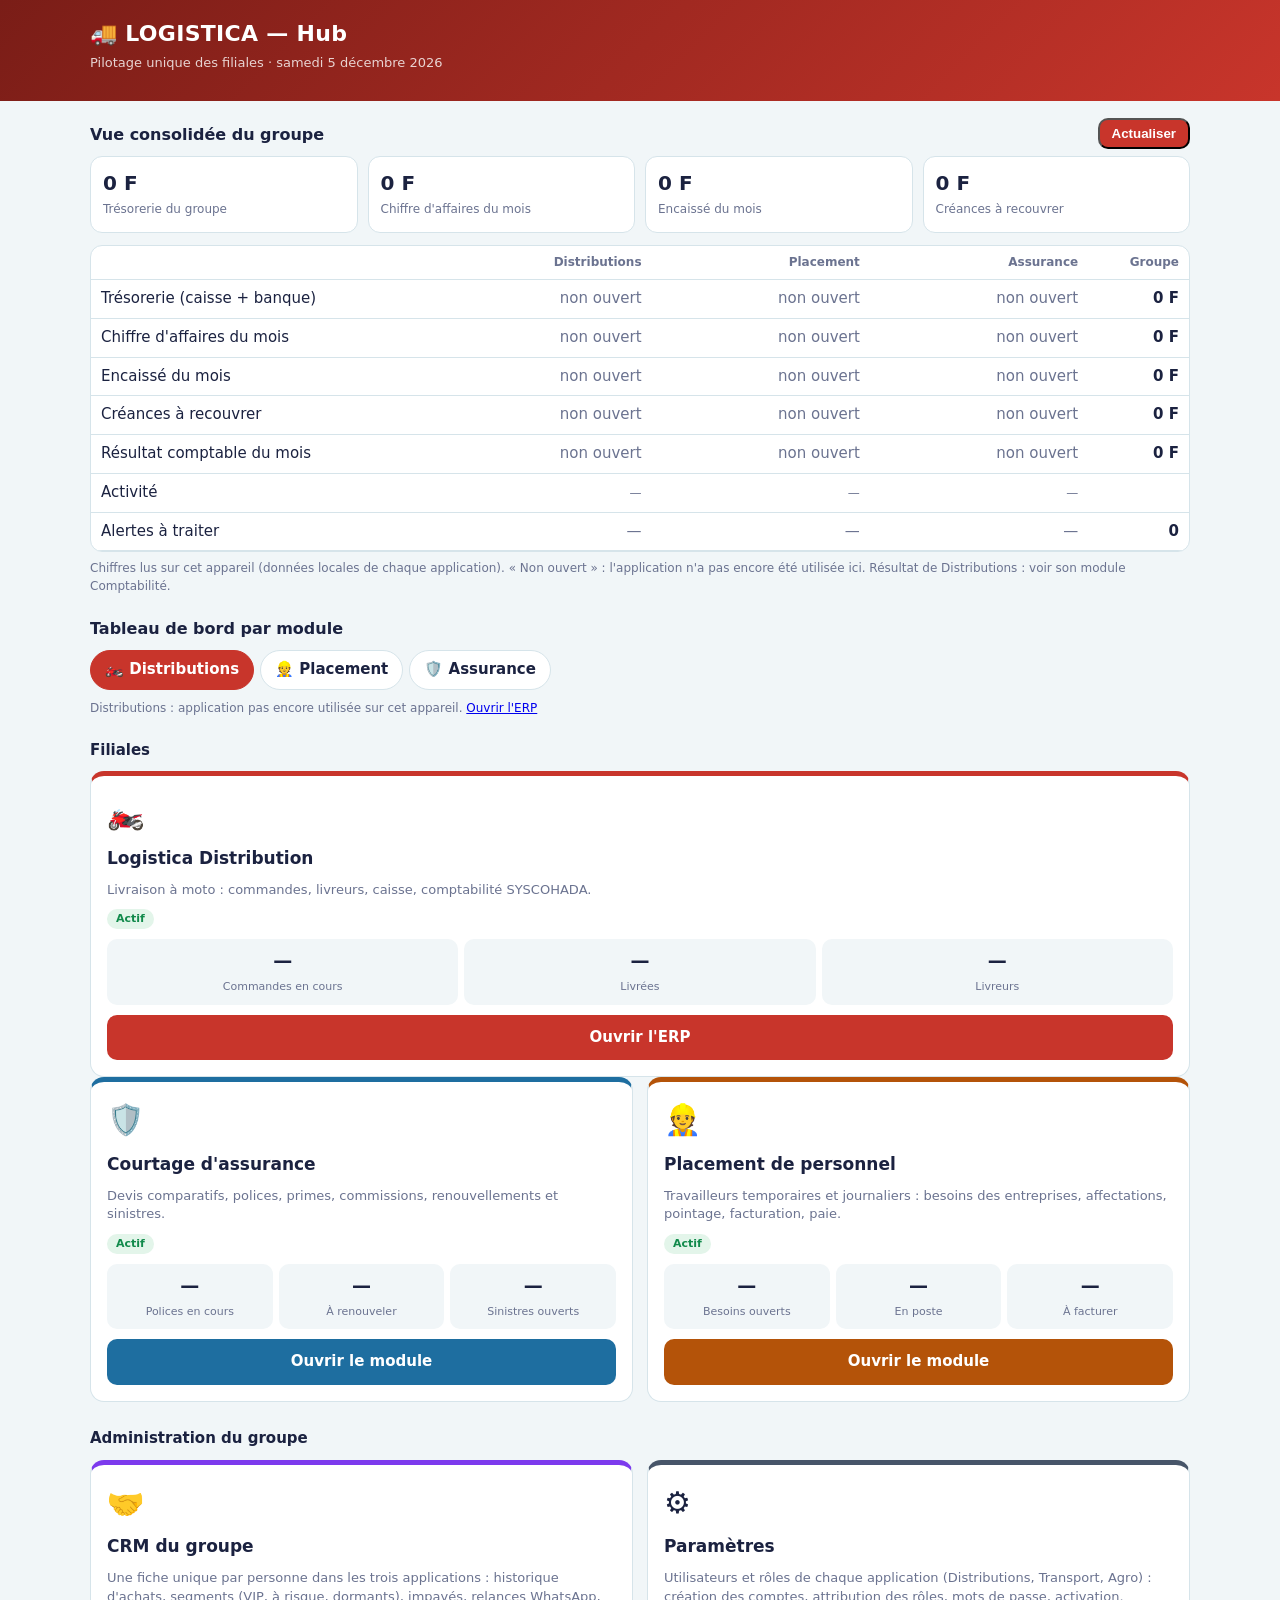
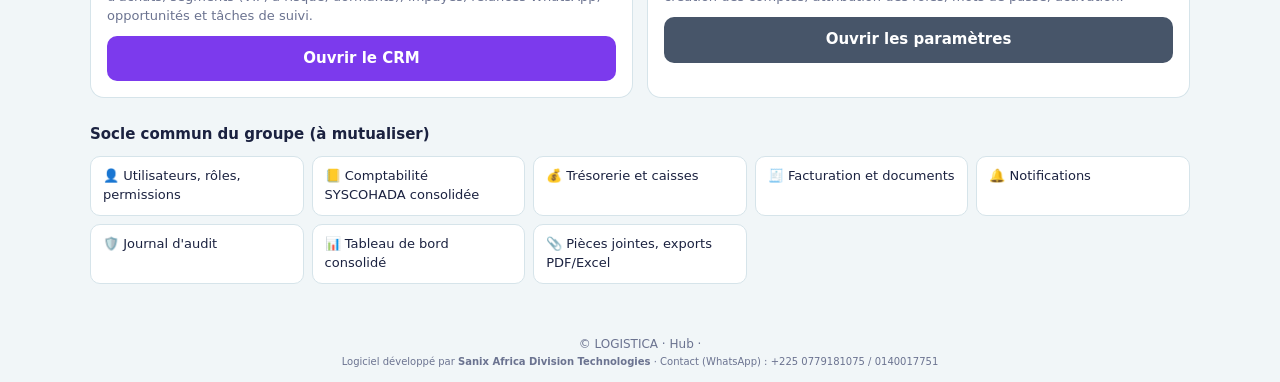
==== index.html @ a0f6b310 "Add files via upload" ====
<!DOCTYPE html>
<html lang="fr">
<head>
<meta charset="utf-8">
<meta name="viewport" content="width=device-width,initial-scale=1,viewport-fit=cover">
<meta name="theme-color" content="#7a1d17">
<link rel="manifest" href="manifest-hub.webmanifest">
<link rel="icon" type="image/png" href="icons/hub-192.png">
<link rel="apple-touch-icon" href="icons/hub-apple-180.png">
<meta name="mobile-web-app-capable" content="yes"><meta name="apple-mobile-web-app-capable" content="yes"><meta name="apple-mobile-web-app-title" content="Logistica"><meta name="apple-mobile-web-app-status-bar-style" content="black-translucent">
<title>Hub LOGISTICA</title>
<style>
:root{--b:#c8352b;--b2:#7a1d17;--bg:#f1f6f8;--card:#fff;--tx:#1b2240;--mu:#6b7390;--ok:#118a4b;--wa:#b86e00;--bd:#d6e4ea;--g1:#c8352b;--g2:#c2410c;--g3:#15803d}
@media(prefers-color-scheme:dark){:root{--bg:#0a1a21;--card:#112832;--tx:#e6f0f3;--mu:#93a9b2;--bd:#1f3a46}}
*{box-sizing:border-box}
body{margin:0;font:15px/1.45 system-ui,"Segoe UI",Roboto,sans-serif;background:var(--bg);color:var(--tx);min-height:100vh}
header{background:linear-gradient(135deg,var(--b2),var(--b));color:#fff;padding:calc(18px + env(safe-area-inset-top)) 16px 28px}
.w{max-width:1100px;margin:0 auto}
header h1{margin:0;font-size:22px;letter-spacing:.3px}
header p{margin:4px 0 0;opacity:.8;font-size:13px}
.top{display:flex;justify-content:space-between;align-items:center;gap:10px;flex-wrap:wrap}
main{padding:0 16px 40px;margin-top:-16px}
.cards{display:grid;gap:14px;grid-template-columns:repeat(auto-fit,minmax(260px,1fr))}
.card{background:var(--card);border:1px solid var(--bd);border-radius:14px;padding:16px;display:flex;flex-direction:column;gap:10px;border-top:5px solid var(--c);text-decoration:none;color:inherit}
.card h2{margin:0;font-size:17px}
.card .ic{font-size:30px}
.card p{margin:0;color:var(--mu);font-size:13px}
.kp{display:grid;grid-template-columns:repeat(3,1fr);gap:6px}
.kp div{background:var(--bg);border-radius:10px;padding:8px;text-align:center}
.kp b{display:block;font-size:19px}
.kp span{font-size:11px;color:var(--mu)}
.badge{align-self:flex-start;padding:2px 9px;border-radius:99px;font-size:11px;font-weight:700;background:#e3f5ea;color:var(--ok)}
.badge.soon{background:#fff1d6;color:var(--wa)}
.btn{display:block;text-align:center;padding:12px;border-radius:10px;background:var(--c);color:#fff;font-weight:700;text-decoration:none;min-height:44px}
.btn[aria-disabled=true]{opacity:.45;pointer-events:none}
h3{margin:26px 0 10px;font-size:15px}
.mod{display:grid;gap:8px;grid-template-columns:repeat(auto-fit,minmax(200px,1fr))}
.mod div{background:var(--card);border:1px solid var(--bd);border-radius:10px;padding:10px 12px;font-size:13px}
.cons{margin:0 0 6px;padding-top:26px}td.act{white-space:normal;font-size:12px;min-width:150px;line-height:1.35}.cons h2{margin:22px 0 10px;font-size:16px}
.big{display:grid;gap:10px;grid-template-columns:repeat(auto-fit,minmax(190px,1fr));margin-bottom:12px}
.big div{background:var(--card);border:1px solid var(--bd);border-radius:12px;padding:12px}.big b{display:block;font-size:20px}.big span{font-size:12px;color:var(--mu)}
.tw{overflow:auto;border:1px solid var(--bd);border-radius:12px;background:var(--card)}table{width:100%;border-collapse:collapse}th,td{padding:8px 10px;border-bottom:1px solid var(--bd);text-align:right;white-space:nowrap}th:first-child,td:first-child{text-align:left}th{font-size:12px;color:var(--mu)}tr.t td{font-weight:800}
.nd{color:var(--mu);font-weight:400}.er{color:#c62828;font-weight:700}.ok{color:var(--ok);font-weight:700}
.tabs{display:flex;gap:6px;flex-wrap:wrap;margin-bottom:10px}.tab{border:1px solid var(--bd);background:var(--card);color:var(--tx);border-radius:99px;padding:8px 14px;font:inherit;font-weight:700;min-height:40px;cursor:pointer}.tab.on{background:var(--c);color:#fff;border-color:var(--c)}.pill{font-style:normal;background:#c62828;color:#fff;border-radius:99px;padding:0 7px;font-size:11px;margin-left:4px}
.two{display:grid;gap:12px;grid-template-columns:repeat(auto-fit,minmax(280px,1fr))}.pan{background:var(--card);border:1px solid var(--bd);border-radius:12px;padding:12px}.pan h4{margin:0 0 10px;font-size:13px;color:var(--mu)}
.bars{display:flex;align-items:flex-end;gap:8px;height:150px}.bar{flex:1;display:flex;flex-direction:column;justify-content:flex-end;align-items:center;height:100%;font-size:11px;color:var(--mu)}.bar i{display:block;width:100%;min-height:2px;border-radius:5px 5px 0 0}.bar em{font-style:normal;margin-top:4px}.bar small{font-size:10px}
.det{list-style:none;margin:0;padding:0}.det li{display:flex;justify-content:space-between;gap:8px;padding:7px 0;border-bottom:1px solid var(--bd);font-size:13px}.det li:last-child{border:0}
.note{font-size:12px;color:var(--mu);margin:8px 0 0}
footer{text-align:center;color:var(--mu);font-size:12px;padding:12px}
</style>
</head>
<body>
<header><div class="w top"><div><h1>🚚 LOGISTICA — Hub</h1><p>Pilotage unique des filiales · <span id="date"></span></p></div></div></header>
<main><div class="w">
<div id="demo-alerte" hidden role="alert" style="background:#fff1d6;border:1px solid #e0b34a;color:#6b4a00;border-radius:12px;padding:12px 14px;margin:14px 0 0;font-size:14px"></div>
<section class="cons" id="cons"><div class="flex" style="display:flex;justify-content:space-between;align-items:center;gap:8px;flex-wrap:wrap"><h2 style="margin:12px 0 10px">Vue consolidée du groupe</h2><button class="btn" id="maj" style="padding:6px 12px;min-height:0;background:var(--b)">Actualiser</button></div><div class="big" id="big"></div><div class="tw"><table id="tcons"></table></div><p class="note" id="ncons"></p></section>
<h2 style="margin:22px 0 10px;font-size:16px">Tableau de bord par module</h2>
<div class="tabs" id="tabs"></div><section id="tdb"></section>
<h3 style="margin-top:22px">Filiales</h3>
<div class="cards">
 <a class="card" data-mod="distribution" style="--c:var(--g1)" href="distribution.html" id="c-dist">
  <div class="ic">🏍️</div><h2>Logistica Distribution</h2><p>Livraison à moto : commandes, livreurs, caisse, comptabilité SYSCOHADA.</p>
  <span class="badge">Actif</span>
  <div class="kp"><div><b id="k-cmd">—</b><span>Commandes en cours</span></div><div><b id="k-liv">—</b><span>Livrées</span></div><div><b id="k-lvr">—</b><span>Livreurs</span></div></div>
  <span class="btn">Ouvrir l'ERP</span>
 </a>
 <a class="card" data-mod="transport" style="--c:var(--g2)" href="transport.html">
  <div class="ic">🚚</div><h2>Logistica &amp; Co Transport</h2><p>Taxi communal : lignes, taxis, chauffeurs, versements journaliers, arriérés, rentabilité.</p>
  <span class="badge">Actif</span>
  <div class="kp"><div><b id="t-ot">—</b><span>Encaissé du jour</span></div><div><b id="t-v">—</b><span>Taxis</span></div><div><b id="t-c">—</b><span>Chauffeurs</span></div></div>
  <span class="btn">Ouvrir l'ERP</span>
 </a>
 <a class="card" data-mod="agro" style="--c:var(--g3)" href="agro.html" id="c-agro">
  <div class="ic">🐔</div><h2>Logistica Agro</h2><p>Élevage avicole : lots, ponte, conditionnement, nutrition, prophylaxie, stock, ventes, achats, comptabilité SYSCOHADA et rapports.</p>
  <span class="badge">Actif</span>
  <div class="kp"><div><b id="a-v">—</b><span>Sujets vivants</span></div><div><b id="a-l">—</b><span>Lots en cours</span></div><div><b id="a-s">—</b><span>Stocks bas</span></div></div>
  <span class="btn">Ouvrir l'ERP</span>
 </a>
</div>
<div class="cards" id="mods-extra">
 <a class="card" data-mod="assurance" style="--c:#1e6ea0" href="assurance.html" id="c-assurance">
  <div class="ic">🛡️</div><h2>Courtage d'assurance</h2><p>Devis comparatifs, polices, primes, commissions, renouvellements et sinistres.</p>
  <span class="badge">Actif</span>
  <div class="kp"><div><b id="s-p">—</b><span>Polices en cours</span></div><div><b id="s-r">—</b><span>À renouveler</span></div><div><b id="s-s">—</b><span>Sinistres ouverts</span></div></div>
  <span class="btn">Ouvrir le module</span>
 </a>
 <a class="card" data-mod="placement" style="--c:#b45309" href="placement.html" id="c-placement">
  <div class="ic">👷</div><h2>Placement de personnel</h2><p>Travailleurs temporaires et journaliers : besoins des entreprises, affectations, pointage, facturation, paie.</p>
  <span class="badge">Actif</span>
  <div class="kp"><div><b id="p-b">—</b><span>Besoins ouverts</span></div><div><b id="p-e">—</b><span>En poste</span></div><div><b id="p-f">—</b><span>À facturer</span></div></div>
  <span class="btn">Ouvrir le module</span>
 </a>
</div>
<h3>Administration du groupe</h3>
<div class="cards">
 <a class="card" data-mod="portail" style="--c:#c8352b" href="portail.html" id="c-portail">
  <div class="ic">🌐</div><h2>Portail unique</h2><p>Site public et boutique en ligne du groupe, avec candidatures de vendeurs partenaires — réglés dans les Paramètres. N'ouvre aucune application de gestion.</p>
  <span class="btn">Ouvrir le portail</span>
 </a>
 <a class="card" data-mod="compta" style="--c:#7a1d17" href="compta-groupe.html" id="c-compta">
  <div class="ic">📒</div><h2>Comptabilité du groupe</h2><p>Contrôle d'intégrité des trois applications : opérations comptabilisées, écritures équilibrées, résultat par activité, ventes en ligne.</p>
  <span class="btn">Ouvrir la comptabilité du groupe</span>
 </a>
 <a class="card" data-mod="crm" style="--c:#7c3aed" href="crm.html" id="c-crm">
  <div class="ic">🤝</div><h2>CRM du groupe</h2><p>Une fiche unique par personne dans les trois applications : historique d'achats, segments (VIP, à risque, dormants), impayés, relances WhatsApp, opportunités et tâches de suivi.</p>
  <span class="btn">Ouvrir le CRM</span>
 </a>
 <a class="card" data-mod="parametres" style="--c:#475569" href="parametres.html" id="c-param">
  <div class="ic">⚙️</div><h2>Paramètres</h2><p>Utilisateurs et rôles de chaque application (Distributions, Transport, Agro) : création des comptes, attribution des rôles, mots de passe, activation.</p>
  <span class="btn">Ouvrir les paramètres</span>
 </a>
</div>
<h3>Socle commun du groupe (à mutualiser)</h3>
<div class="mod">
 <div>👤 Utilisateurs, rôles, permissions</div><div>📒 Comptabilité SYSCOHADA consolidée</div>
 <div>💰 Trésorerie et caisses</div><div>🧾 Facturation et documents</div>
 <div>🔔 Notifications</div><div>🛡️ Journal d'audit</div>
 <div>📊 Tableau de bord consolidé</div><div>📎 Pièces jointes, exports PDF/Excel</div>
</div>
</div></main>
<footer>© LOGISTICA · Hub · <a href="#" id="inst" hidden>📲 Installer</a><br><small>Logiciel développé par <b>Sanix Africa Division Technologies</b> · Contact (WhatsApp) : +225 0779181075 / 0140017751</small></footer>
<script src="marque.js"></script><script src="auth-engine.js"></script>
<script>
const KEY="angels_erp_v1",$=s=>document.getElementById(s);
/* Modules et outils de l'instance (marque.js) : seuls ceux choisis apparaissent. */
const MQ=window.ERP_MARQUE||{nom:"LOGISTICA",modules:["distribution","transport","agro"],outils:["portail","compta","crm","parametres"]};
const ACTIF=id=>(MQ.modules||[]).includes(id)||(MQ.outils||[]).includes(id);
document.querySelectorAll("[data-mod]").forEach(el=>{if(!ACTIF(el.dataset.mod))el.remove()});
$("date").textContent=new Date().toLocaleDateString("fr-FR",{weekday:"long",day:"numeric",month:"long",year:"numeric"});
try{
 const S=JSON.parse(localStorage.getItem(KEY)||"null");
 if(S){
  const fin=["livree","retour_recu","echouee","annulee","brouillon"];
  $("k-cmd").textContent=(S.commandes||[]).filter(c=>!fin.includes(c.statut)).length;
  $("k-liv").textContent=(S.commandes||[]).filter(c=>c.statut==="livree").length;
  $("k-lvr").textContent=(S.livreurs||[]).length;
 }
}catch(e){}
try{
 const T=JSON.parse(localStorage.getItem("angels_transport_v3")||"null");
 if(T){const j=new Date().toISOString().slice(0,10);$("t-ot").textContent=((T.payments||[]).filter(x=>x.statut==="confirme"&&x.date_valeur===j).reduce((s,x)=>s+(+x.montant||0),0)).toLocaleString("fr-FR")+" F";$("t-v").textContent=(T.vehicles||[]).length;$("t-c").textContent=(T.drivers||[]).length}
}catch(e){}
try{
 const As=JSON.parse(localStorage.getItem("angels_assurance_v1")||"null");
 if(As&&$("s-p")){const j=new Date().toISOString().slice(0,10),pl=As.polices||[];$("s-p").textContent=pl.filter(p=>p.statut==="en_cours"&&p.effet<=j&&p.echeance>=j).length;const al=(As.cfg&&+As.cfg.alerte_renouvellement)||30;$("s-r").textContent=pl.filter(p=>p.statut!=="resiliee"&&!p.renouvelee_par&&Math.round((new Date(p.echeance+"T00:00:00Z")-new Date(j+"T00:00:00Z"))/864e5)<=al).length;$("s-s").textContent=(As.sinistres||[]).filter(s=>["declare","transmis","expertise","accepte"].includes(s.statut)).length}
}catch(e){}
try{
 const Pl=JSON.parse(localStorage.getItem("angels_placement_v1")||"null");
 if(Pl&&$("p-b")){const t=Date.now(),j=new Date().toISOString().slice(0,10);$("p-b").textContent=(Pl.besoins||[]).filter(b=>b.statut==="ouvert").length;$("p-e").textContent=(Pl.affectations||[]).filter(a=>a.statut!=="annulee"&&a.statut!=="terminee"&&a.debut<=j&&a.fin>=j).length;$("p-f").textContent=(Pl.pointages||[]).filter(p=>!p.facture_id&&p.fraction>0).length+" j"}
}catch(e){}
try{
 const G=JSON.parse(localStorage.getItem("angels_agro_v1")||"null");
 if(G){const en=(G.lots||[]).filter(l=>l.statut==="en_cours"),sor=l=>(G.sorties||[]).filter(s=>s.lot_id===l.id&&!s.annule).reduce((s,x)=>s+(+x.tetes||0),0),mor=l=>(G.suivis||[]).filter(x=>x.lot_id===l.id).reduce((s,x)=>s+(+x.morts||0),0);
  $("a-v").textContent=en.reduce((s,l)=>s+Math.max(0,l.initial-mor(l)-sor(l)),0).toLocaleString("fr-FR");$("a-l").textContent=en.length;
  const q=p=>(G.mvts||[]).filter(m=>m.produit_id===p.id).reduce((s,m)=>s+(m.sens==="entree"?m.qte:-m.qte),0);$("a-s").textContent=(G.produits||[]).filter(p=>p.categorie!=="fini"&&p.seuil>0&&q(p)<=p.seuil).length}
}catch(e){}
let DEF=null;
window.addEventListener("beforeinstallprompt",e=>{e.preventDefault();DEF=e;$("inst").hidden=false});
window.addEventListener("appinstalled",()=>{DEF=null;$("inst").hidden=true});
$("inst").onclick=async e=>{e.preventDefault();if(DEF){DEF.prompt();try{await DEF.userChoice}catch(x){}DEF=null;$("inst").hidden=true}};
if(/iphone|ipad|ipod/i.test(navigator.userAgent)&&navigator.standalone!==true){$("inst").hidden=false;$("inst").onclick=e=>{e.preventDefault();alert("Sur iPhone / iPad : toucher « Partager », puis « Sur l'écran d'accueil ».")}}

/* ---------- Vue consolidée : lecture des données locales des trois applications ---------- */
const lire=k=>{try{return JSON.parse(localStorage.getItem(k)||"null")}catch(e){return null}};
const som=(a,f)=>(a||[]).reduce((s,x)=>s+(+f(x)||0),0);
const AUJ=new Date().toISOString().slice(0,10),MOIS=AUJ.slice(0,7),jmoins=n=>new Date(Date.now()-n*864e5).toISOString().slice(0,10);
const M6=(()=>{const a=[],d=new Date();d.setDate(1);for(let i=5;i>=0;i--){const x=new Date(d.getFullYear(),d.getMonth()-i,1);a.push(x.getFullYear()+"-"+String(x.getMonth()+1).padStart(2,"0"))}return a})();
const mens=(items,dt,mt)=>M6.map(m=>som(items.filter(x=>String(dt(x)).startsWith(m)),mt));
const F=n=>Math.round(n||0).toLocaleString("fr-FR").replace(/[  ]/g," ")+" F";
const lignes=(G,cmp)=>(G.entries||[]).flatMap(e=>(e.lignes||e.lines||[]).filter(l=>cmp(l)).map(l=>({e,l})));
function resCompta(G){const dm=e=>String(e.date).startsWith(MOIS)&&e.journal!=="CLO"&&!(e.source&&e.source.type==="cloture");let p=0,c=0;(G.entries||[]).filter(dm).forEach(e=>(e.lignes||e.lines||[]).forEach(l=>{if(l.compte[0]==="7")p+=(l.credit||0)-(l.debit||0);if(l.compte[0]==="6")c+=(l.debit||0)-(l.credit||0)}));return p-c}
function treso(G){const cc=(G.settings&&G.settings.comptes)||{},set=new Set(["571","521"]);["treso_caisse","treso_banque","treso_mobile"].forEach(k=>{if(cc[k])set.add(cc[k])});(G.caisses||[]).forEach(c=>{if(c.compte)set.add(c.compte)});return som(lignes(G,l=>set.has(l.compte)),x=>(x.l.debit||0)-(x.l.credit||0))}
function distribution(G){
 if(!G||!G.commandes)return null;
 const paye=c=>som((G.fonds||[]).filter(f=>f.commande_id===c.id&&(f.type==="acompte"||f.type==="encaissement")),f=>f.montant),livrees=G.commandes.filter(c=>c.statut==="livree");
 const tres=som(G.caisses||[],c=>{const ss=(G.caisse_sessions||[]).filter(s=>s.caisse_id===c.id).sort((a,b)=>String(b.ouverte_le).localeCompare(String(a.ouverte_le))),o=ss.find(s=>s.statut==="ouverte");
  if(o)return o.fond_ouverture+som((G.caisse_mvts||[]).filter(m=>m.session_id===o.id&&m.statut==="valide"),m=>m.type==="entree"?m.montant:-m.montant);const l=ss.find(s=>s.statut==="cloturee");return l?l.fond_cloture_reel||0:0});
 const vv=(G.versements||[]).filter(v=>v.statut==="declare").length,ii=(G.incidents||[]).filter(i=>i.statut==="ouvert").length,ee=(G.caisse_sessions||[]).filter(s=>s.statut==="cloturee"&&s.ecart&&!s.ecart_regularise).length;
 const ouv=G.commandes.filter(c=>!["livree","annulee","echouee","brouillon","retour_recu"].includes(c.statut)).length;
 return{tres,ca:som(livrees.filter(c=>String(c.date).startsWith(MOIS)),c=>c.total),enc:som((G.fonds||[]).filter(f=>(f.type==="acompte"||f.type==="encaissement")&&String(f.ts).startsWith(MOIS)),f=>f.montant),
  cre:som(livrees,c=>Math.max(0,c.total-paye(c))),res:null,
  alt:vv+ii+ee,mens:mens(livrees,c=>c.date,c=>c.total),
  det:[["Commandes en cours",ouv],["Livrées (total)",livrees.length],["Livreurs",(G.livreurs||[]).length],["Caisses",(G.caisses||[]).length],["Versements à valider",vv,1],["Incidents ouverts",ii,1],["Écarts de caisse à régulariser",ee,1]],
  act:ouv+" commande(s) en cours · "+livrees.length+" livrée(s)"};
}
function transport(G){
 if(!G||!G.obligations)return null;
 const am={};(G.allocs||[]).forEach(a=>{if(a.actif)am[a.obligation_id]=(am[a.obligation_id]||0)+a.montant});const solde=o=>o.exo?0:o.montant-(am[o.id]||0);
 const ret={};(G.obligations||[]).forEach(o=>{if(solde(o)>0&&o.date_ech<jmoins((G.settings||{}).retard_alerte_jours??3))ret[o.driver_id]=1});
 const dl=n=>Math.round((new Date(n+"T00:00:00Z")-new Date(AUJ+"T00:00:00Z"))/864e5);let docs=0;
 (G.vehicles||[]).filter(v=>v.statut!=="sorti").forEach(v=>["assurance_fin","visite_fin","carte_fin"].forEach(k=>{if(v[k]&&dl(v[k])<=((G.settings||{}).delai_alerte??30))docs++}));(G.drivers||[]).forEach(d=>{if(d.permis_fin&&dl(d.permis_fin)<=((G.settings||{}).delai_alerte??30))docs++});
 return{tres:treso(G),ca:som(lignes(G,l=>l.compte===((G.settings&&G.settings.comptes&&G.settings.comptes.produit)||"706")).filter(x=>String(x.e.date).startsWith(MOIS)),x=>(x.l.credit||0)-(x.l.debit||0)),
  enc:som((G.payments||[]).filter(p=>p.statut==="confirme"&&p.type!=="depot"&&String(p.date_valeur).startsWith(MOIS)),p=>p.montant),cre:som(G.obligations,solde),res:resCompta(G),
  alt:docs+Object.keys(ret).length,
  mens:mens(lignes(G,l=>l.compte===((G.settings&&G.settings.comptes&&G.settings.comptes.produit)||"706")),x=>x.e.date,x=>(x.l.credit||0)-(x.l.debit||0)),
  det:[["Taxis en service",(G.vehicles||[]).filter(v=>v.statut==="actif").length+" / "+(G.vehicles||[]).filter(v=>v.statut!=="sorti").length],["Chauffeurs",(G.drivers||[]).length],["Encaissé du jour",F(som((G.payments||[]).filter(p=>p.statut==="confirme"&&p.type!=="depot"&&p.date_valeur===AUJ),p=>p.montant))],["Chauffeurs en retard",Object.keys(ret).length,1],["Documents à renouveler",docs,1]],
  act:(G.vehicles||[]).filter(v=>v.statut==="actif").length+"/"+(G.vehicles||[]).filter(v=>v.statut!=="sorti").length+" taxis en service · "+Object.keys(ret).length+" chauffeur(s) en retard"};
}
function agro(G){
 if(!G||!G.lots)return null;
 const sold=v=>v.total-som((G.encaiss||[]).filter(e=>e.vente_id===v.id&&e.statut==="valide"),e=>e.montant),V=(G.ventes||[]).filter(v=>v.statut==="valide");
 const q=p=>som((G.mvts||[]).filter(m=>m.produit_id===p.id),m=>m.sens==="entree"?m.qte:-m.qte);
 const lotOk={};(G.lots||[]).forEach(l=>lotOk[l.id]=l.statut==="en_cours");
 const stockBas=(G.produits||[]).filter(p=>p.categorie!=="fini"&&p.seuil>0&&q(p)<=p.seuil).length;
 const soins=(G.soins||[]).filter(s=>!s.realise_le&&!s.annule&&lotOk[s.lot_id]&&s.prevue<AUJ).length;
 const crean=V.filter(v=>sold(v)>0&&v.date<jmoins((G.settings||{}).delai_creance||30)).length;
 const en=(G.lots||[]).filter(l=>l.statut==="en_cours"),viv=l=>Math.max(0,l.initial-som((G.suivis||[]).filter(x=>x.lot_id===l.id),x=>x.morts)-som((G.sorties||[]).filter(s=>s.lot_id===l.id&&!s.annule),s=>s.tetes));
 return{tres:treso(G),ca:som(V.filter(v=>String(v.date).startsWith(MOIS)),v=>v.total),enc:som((G.encaiss||[]).filter(e=>e.statut==="valide"&&String(e.date).startsWith(MOIS)),e=>e.montant),cre:som(V,sold),res:resCompta(G),
  alt:stockBas+soins+crean,mens:mens(V,v=>v.date,v=>v.total),
  det:[["Sujets vivants",som(en,viv).toLocaleString("fr-FR")],["Lots en cours",en.length],["Stocks bas",stockBas,1],["Soins en retard",soins,1],["Créances en retard",crean,1]],
  act:som(en,viv).toLocaleString("fr-FR")+" sujets vivants · "+en.length+" lot(s) en cours"};
}
function placement(G){
 if(!G||!G.besoins)return null;
 const aff=id=>(G.affectations||[]).find(a=>a.id===id)||{},paye=f=>som((G.encaissements||[]).filter(e=>e.facture_id===f.id),e=>e.montant),F=G.factures||[];
 const aF=(G.pointages||[]).filter(p=>!p.facture_id&&p.fraction>0),aP=(G.pointages||[]).filter(p=>!p.paie_id&&p.fraction>0);
 const afac=som(aF,p=>Math.round(p.fraction*(aff(p.affectation_id).taux_client||0))),apay=som(aP,p=>Math.round(p.fraction*(aff(p.affectation_id).taux_travailleur||0)));
 const enc=som((G.encaissements||[]).filter(e=>String(e.date).startsWith(MOIS)),e=>e.montant),ca=som(F.filter(f=>String(f.date).startsWith(MOIS)),f=>f.ht),cout=som((G.paies||[]).filter(p=>String(p.date).startsWith(MOIS)),p=>p.brut);
 const ouv=(G.besoins||[]).filter(b=>b.statut==="ouvert").length,poste=(G.affectations||[]).filter(a=>a.statut!=="annulee"&&a.statut!=="terminee"&&a.debut<=AUJ&&a.fin>=AUJ).length,ret=F.filter(f=>f.statut!=="payee"&&f.echeance<AUJ).length;
 return{tres:null,ca,enc,cre:som(F,f=>f.ttc-paye(f)),res:ca-cout,alt:ouv+ret,mens:mens(F,f=>f.date,f=>f.ht),
  det:[["Besoins ouverts",ouv,1],["Personnes en poste aujourd'hui",poste],["Travailleurs",(G.travailleurs||[]).length],["Entreprises clientes",(G.clients||[]).length],["À facturer (journées pointées)",F_(afac)],["À payer aux travailleurs",F_(apay)],["Factures en retard",ret,1]],
  act:poste+" en poste · "+ouv+" besoin(s) ouvert(s)",afac};
}
const F_=n=>F(n);
function assurance(G){
 if(!G||!G.polices)return null;
 const ttc=p=>p.ttc+som((G.avenants||[]).filter(a=>a.police_id===p.id),a=>a.delta),com=p=>p.commission+som((G.avenants||[]).filter(a=>a.police_id===p.id),a=>a.delta_commission),encP=p=>som((G.encaissements||[]).filter(e=>e.police_id===p.id),e=>e.montant),recC=p=>som((G.commissions_recues||[]).filter(e=>e.police_id===p.id),e=>e.montant);
 const PL=G.polices,P=PL.filter(p=>p.statut==="en_cours"&&p.effet<=AUJ&&p.echeance>=AUJ),jr=d=>Math.round((new Date(d+"T00:00:00Z")-new Date(AUJ+"T00:00:00Z"))/864e5),al=(G.cfg&&+G.cfg.alerte_renouvellement)||30;
 const ren=PL.filter(p=>p.statut!=="resiliee"&&!p.renouvelee_par&&jr(p.echeance)<=al).length,sin=(G.sinistres||[]).filter(s=>["declare","transmis","expertise","accepte"].includes(s.statut)).length;
 const aEnc=som(PL.filter(p=>p.encaisse_par==="courtier"),p=>Math.max(0,ttc(p)-encP(p))),aCom=som(PL.filter(p=>p.encaisse_par==="assureur"),p=>Math.max(0,com(p)+(p.tva_commission||0)-recC(p)));
 const commM=som(PL.filter(p=>String(p.cree_le).startsWith(MOIS)),com);
 return{tres:null,ca:commM,enc:som((G.encaissements||[]).filter(e=>String(e.date).startsWith(MOIS)),e=>e.montant),cre:aEnc+aCom,res:null,alt:ren+sin,mens:mens(PL,p=>p.cree_le,com),
  det:[["Polices en cours",P.length],["Compagnies partenaires",(G.compagnies||[]).length],["Assurés",(G.assures||[]).length],["Polices à renouveler",ren,1],["Sinistres ouverts",sin,1],["Primes à encaisser",F(aEnc)],["Commissions à recevoir",F(aCom)]],
  act:P.length+" police(s) · "+ren+" à renouveler · "+sin+" sinistre(s)"};
}
function consolide(){
 const X=REG.map(r=>[r.nom,r.fn(lire(r.cle))]);
 const tot=k=>som(X.filter(x=>x[1]&&x[1][k]!=null),x=>x[1][k]),cell=(x,k,f)=>!x?'<span class="nd">non ouvert</span>':x[k]==null?'<span class="nd">—</span>':(f?f(x[k]):F(x[k]));
 $("big").innerHTML=[["Trésorerie du groupe",tot("tres")],["Chiffre d'affaires du mois",tot("ca")],["Encaissé du mois",tot("enc")],["Créances à recouvrer",tot("cre")]].map(([l,v])=>`<div><b>${F(v)}</b><span>${l}</span></div>`).join("");
 const row=(l,k,f)=>`<tr><td>${l}</td>${X.map(x=>`<td>${cell(x[1],k,f)}</td>`).join("")}<td><b>${F(tot(k))}</b></td></tr>`;
 $("tcons").innerHTML=`<thead><tr><th></th>${X.map(x=>`<th>${x[0]}</th>`).join("")}<th>Groupe</th></tr></thead><tbody>${row("Trésorerie (caisse + banque)","tres")}${row("Chiffre d'affaires du mois","ca")}${row("Encaissé du mois","enc")}${row("Créances à recouvrer","cre")}
  <tr><td>Résultat comptable du mois</td>${X.map(x=>`<td>${!x[1]?'<span class="nd">non ouvert</span>':x[1].res==null?'<span class="nd">dans son module</span>':'<span class="'+(x[1].res>=0?"ok":"er")+'">'+F(x[1].res)+'</span>'}</td>`).join("")}<td><b>${F(som(X.filter(x=>x[1]&&x[1].res!=null),x=>x[1].res))}</b></td></tr>
  <tr><td>Activité</td>${X.map(x=>`<td class="nd act">${x[1]?x[1].act:"—"}</td>`).join("")}<td></td></tr>
  <tr><td>Alertes à traiter</td>${X.map(x=>`<td>${x[1]?'<span class="'+(x[1].alt?"er":"ok")+'">'+x[1].alt+'</span>':'<span class="nd">—</span>'}</td>`).join("")}<td><b>${tot("alt")}</b></td></tr></tbody>`;
 tdb(X);
 $("ncons").textContent="Chiffres lus sur cet appareil (données locales de chaque application). « Non ouvert » : l'application n'a pas encore été utilisée ici. Résultat de Distributions : voir son module Comptabilité.";
}
/* ---------- Tableau de bord par module ---------- */
const TOUS=[{id:"dist",mod:"distribution",nom:"Distributions",ic:"🏍️",href:"distribution.html",c:"var(--g1)",cle:"angels_erp_v1",fn:distribution},{id:"trans",mod:"transport",nom:"Transport",ic:"🚚",href:"transport.html",c:"var(--g2)",cle:"angels_transport_v3",fn:transport},{id:"agro",mod:"agro",nom:"Agro",ic:"🐔",href:"agro.html",c:"var(--g3)",cle:"angels_agro_v1",fn:agro},{id:"plac",mod:"placement",nom:"Placement",ic:"👷",href:"placement.html",c:"#b45309",cle:"angels_placement_v1",fn:placement},{id:"assu",mod:"assurance",nom:"Assurance",ic:"🛡️",href:"assurance.html",c:"#1e6ea0",cle:"angels_assurance_v1",fn:assurance}];
const REG=TOUS.filter(r=>ACTIF(r.mod)),MODS=REG;
let MOD=(()=>{try{return sessionStorage.getItem("hub_mod")||REG[0].id}catch(e){return REG[0].id}})();
function tdb(X){
 const i=Math.max(0,MODS.findIndex(m=>m.id===MOD)),m=MODS[i],d=X[i][1];
 $("tabs").innerHTML=MODS.map((x,k)=>`<button class="tab${k===i?" on":""}" data-m="${x.id}" style="--c:${x.c}">${x.ic} ${x.nom}${X[k][1]&&X[k][1].alt?` <i class="pill">${X[k][1].alt}</i>`:""}</button>`).join("");
 $("tabs").querySelectorAll(".tab").forEach(b=>b.onclick=()=>{MOD=b.dataset.m;try{sessionStorage.setItem("hub_mod",MOD)}catch(e){}tdb(X)});
 if(!d){$("tdb").innerHTML=`<p class="note">${m.nom} : application pas encore utilisée sur cet appareil. <a href="${m.href}">Ouvrir l'ERP</a></p>`;return}
 const mx=Math.max(1,...d.mens.map(Math.abs)),tile=(l,v,w)=>`<div><b${w?' class="er"':""}>${v}</b><span>${l}</span></div>`;
 const bars=d.mens.map((v,k)=>`<div class="bar"><i style="height:${Math.round(Math.abs(v)/mx*100)}%;background:${m.c}" title="${F(v)}"></i><em>${M6[k].slice(5)}/${M6[k].slice(2,4)}</em><small>${v?Math.round(v/1000).toLocaleString("fr-FR")+" k":"—"}</small></div>`).join("");
 $("tdb").innerHTML=`<div class="big" style="--c:${m.c}">${tile("Trésorerie",d.tres==null?"—":F(d.tres))}${tile("Chiffre d'affaires du mois",F(d.ca))}${tile("Encaissé du mois",F(d.enc))}${tile("Créances à recouvrer",F(d.cre))}${tile("Résultat du mois",d.res==null?"voir module":F(d.res),d.res!=null&&d.res<0)}${tile("Alertes à traiter",d.alt,d.alt>0)}</div>
 <div class="two"><div class="pan"><h4>Chiffre d'affaires — 6 derniers mois</h4><div class="bars">${bars}</div></div>
 <div class="pan"><h4>Indicateurs</h4><ul class="det">${d.det.map(([l,v,w])=>`<li><span>${l}</span><b class="${w&&+v>0?"er":""}">${v}</b></li>`).join("")}</ul><a class="btn" style="--c:${m.c};margin-top:10px" href="${m.href}">Ouvrir ${m.nom}</a></div></div>`;
}
$("maj").onclick=consolide;window.addEventListener("storage",consolide);document.addEventListener("visibilitychange",()=>{if(!document.hidden)consolide()});consolide();

if("serviceWorker"in navigator&&/^https?:$/.test(location.protocol))navigator.serviceWorker.register("sw.js").catch(()=>{});

/* Mise en production : des données de démonstration encore présentes sur cet appareil faussent la vue consolidée. */
(function(){
 const APPS=[["Distributions","angels_erp_v1",["angels_compta_distribution","angels_portail_v1"],"distribution"],["Transport","angels_transport_v3",["angels_compta_transport","angels_transport_files"],"transport"],["Agro","angels_agro_v1",["angels_compta_agro"],"agro"]].filter(a=>ACTIF(a[3]));
 try{
  if(ANGELS_AUTH.demoOn())return;
  const trouves=APPS.filter(([n,k])=>{try{const S=JSON.parse(localStorage.getItem(k)||"null");return S&&ANGELS_AUTH.demoUsers(S.users)}catch(e){return false}});
  if(!trouves.length)return;
  const box=$("demo-alerte");box.hidden=false;
  box.innerHTML='<b>⚠ Données de démonstration détectées sur cet appareil</b> ('+trouves.map(x=>x[0]).join(", ")+'). Elles apparaissent dans la vue consolidée ci-dessous.<div style="margin-top:8px"><button type="button" id="demo-purge" style="font:700 14px Arial;padding:10px 14px;border-radius:9px;border:0;background:#c62828;color:#fff;cursor:pointer;min-height:42px">Effacer les données de démonstration de cet appareil</button></div>';
  $("demo-purge").onclick=function(){
   if(!confirm("Effacer les données de démonstration de : "+trouves.map(x=>x[0]).join(", ")+" ?\n\nLes applications repartiront d'une base vide avec l'administrateur "+((MQ.admin&&MQ.admin.nom)||"KESSIE")+". Cette action est définitive pour cet appareil."))return;
   trouves.forEach(([n,k,der])=>{[k].concat(der).forEach(x=>{try{localStorage.removeItem(x)}catch(e){}});try{localStorage.removeItem("angels_demo_garde_"+n);localStorage.removeItem("angels_sync_base_"+n.toLowerCase().replace(/s$/,""))}catch(e){}});
   try{sessionStorage.clear()}catch(e){}
   location.reload();
  };
 }catch(e){}
})();
</script>
</body>
</html>
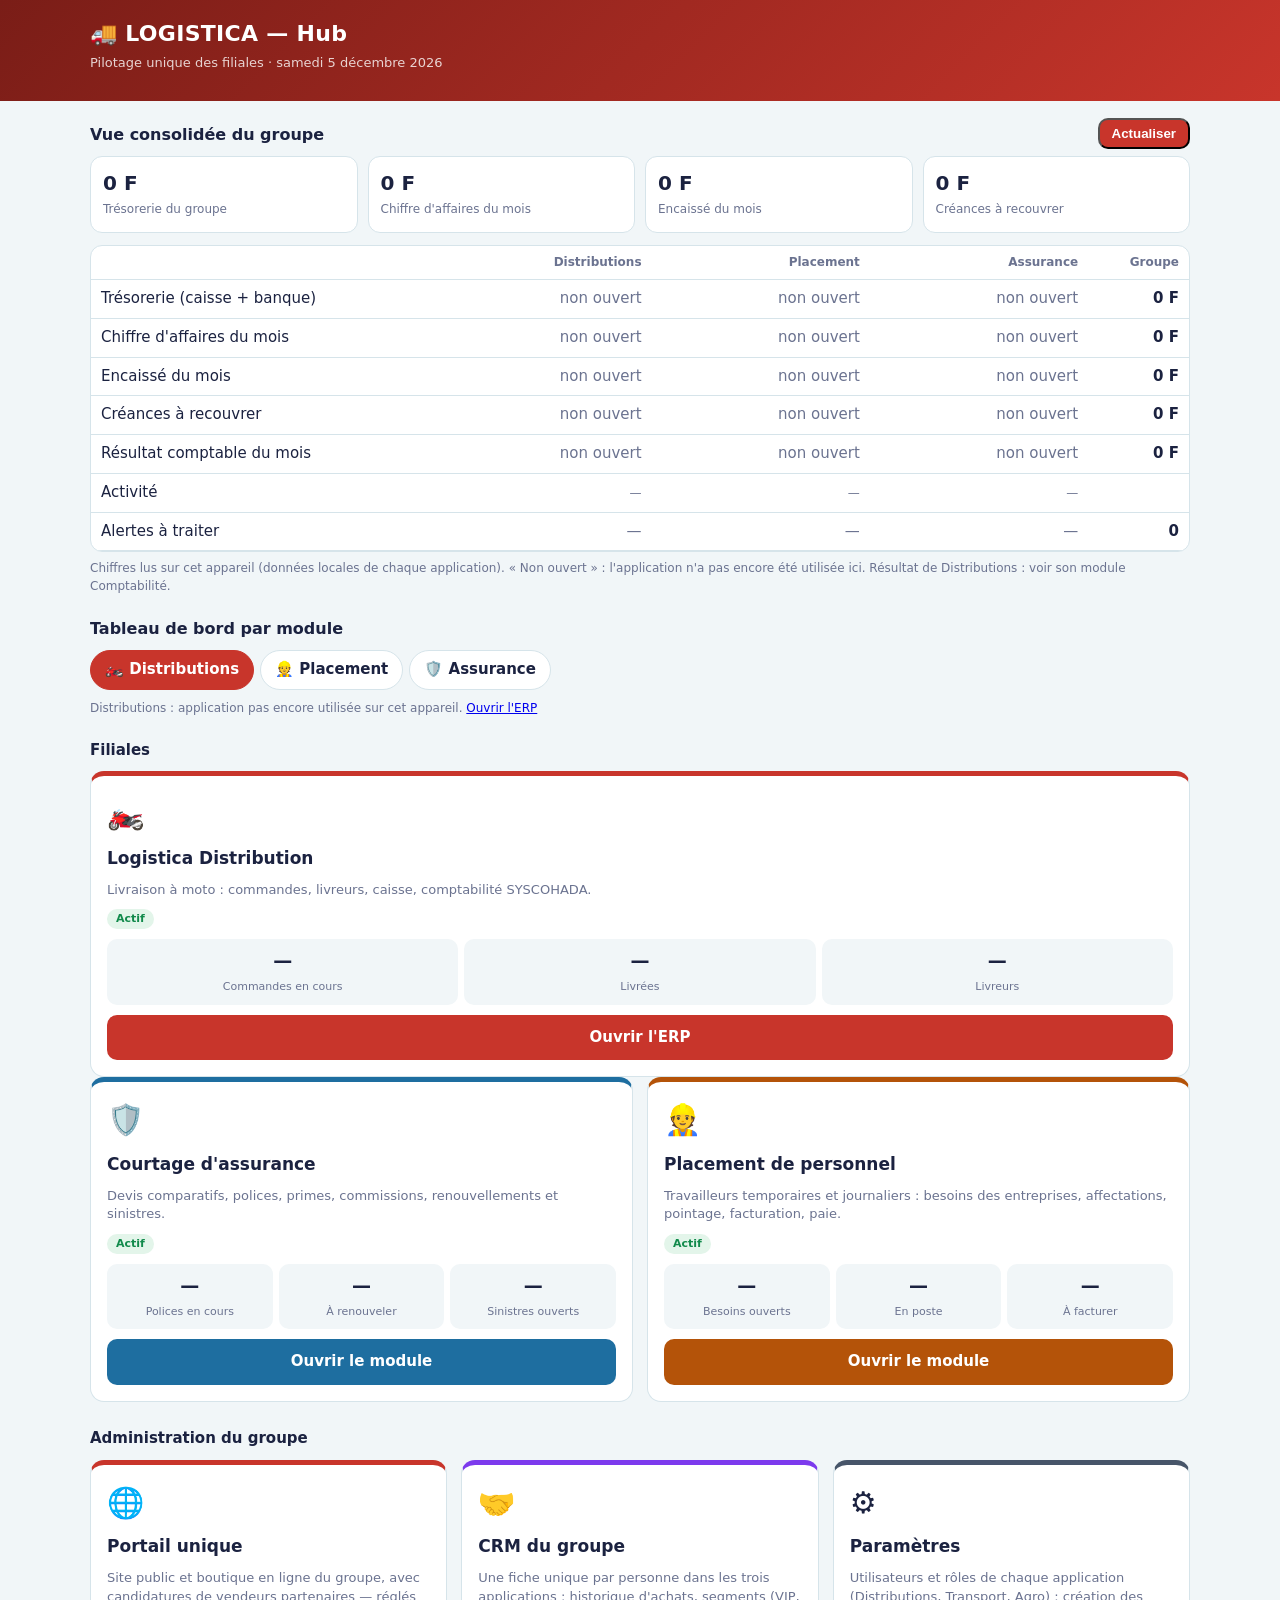
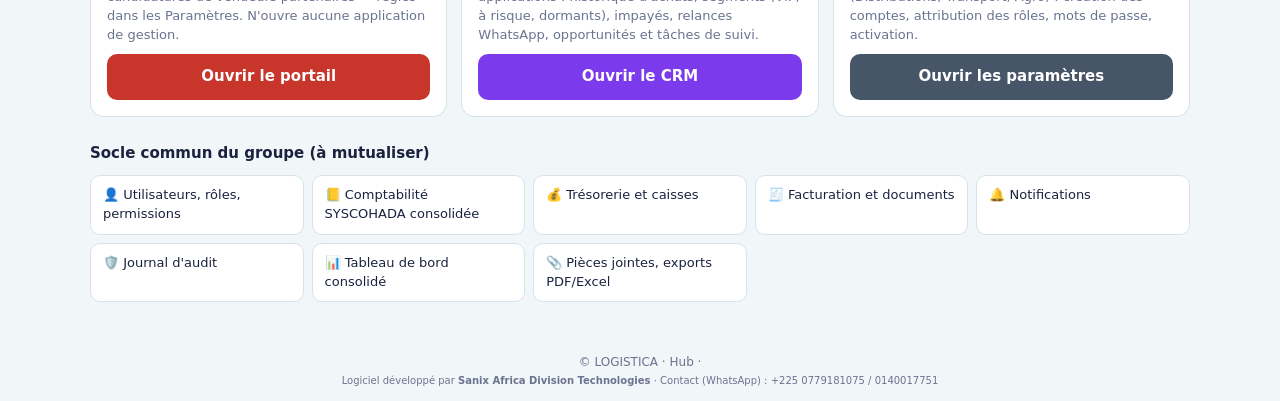
==== commit 1bb43e8d: "Nettoyage : documentation et code serveur propres à LOGISTICA ; démonstration adaptée au courrier" ====
--- a/index.html
+++ b/index.html
@@ -121,7 +121,7 @@
 <footer>© LOGISTICA · Hub · <a href="#" id="inst" hidden>📲 Installer</a><br><small>Logiciel développé par <b>Sanix Africa Division Technologies</b> · Contact (WhatsApp) : +225 0779181075 / 0140017751</small></footer>
 <script src="marque.js"></script><script src="auth-engine.js"></script>
 <script>
-const KEY="angels_erp_v1",$=s=>document.getElementById(s);
+const KEY="logistica_erp_v1",$=s=>document.getElementById(s);
 /* Modules et outils de l'instance (marque.js) : seuls ceux choisis apparaissent. */
 const MQ=window.ERP_MARQUE||{nom:"LOGISTICA",modules:["distribution","transport","agro"],outils:["portail","compta","crm","parametres"]};
 const ACTIF=id=>(MQ.modules||[]).includes(id)||(MQ.outils||[]).includes(id);
@@ -137,19 +137,19 @@
  }
 }catch(e){}
 try{
- const T=JSON.parse(localStorage.getItem("angels_transport_v3")||"null");
+ const T=JSON.parse(localStorage.getItem("logistica_transport_v3")||"null");
  if(T){const j=new Date().toISOString().slice(0,10);$("t-ot").textContent=((T.payments||[]).filter(x=>x.statut==="confirme"&&x.date_valeur===j).reduce((s,x)=>s+(+x.montant||0),0)).toLocaleString("fr-FR")+" F";$("t-v").textContent=(T.vehicles||[]).length;$("t-c").textContent=(T.drivers||[]).length}
 }catch(e){}
 try{
- const As=JSON.parse(localStorage.getItem("angels_assurance_v1")||"null");
+ const As=JSON.parse(localStorage.getItem("logistica_assurance_v1")||"null");
  if(As&&$("s-p")){const j=new Date().toISOString().slice(0,10),pl=As.polices||[];$("s-p").textContent=pl.filter(p=>p.statut==="en_cours"&&p.effet<=j&&p.echeance>=j).length;const al=(As.cfg&&+As.cfg.alerte_renouvellement)||30;$("s-r").textContent=pl.filter(p=>p.statut!=="resiliee"&&!p.renouvelee_par&&Math.round((new Date(p.echeance+"T00:00:00Z")-new Date(j+"T00:00:00Z"))/864e5)<=al).length;$("s-s").textContent=(As.sinistres||[]).filter(s=>["declare","transmis","expertise","accepte"].includes(s.statut)).length}
 }catch(e){}
 try{
- const Pl=JSON.parse(localStorage.getItem("angels_placement_v1")||"null");
+ const Pl=JSON.parse(localStorage.getItem("logistica_placement_v1")||"null");
  if(Pl&&$("p-b")){const t=Date.now(),j=new Date().toISOString().slice(0,10);$("p-b").textContent=(Pl.besoins||[]).filter(b=>b.statut==="ouvert").length;$("p-e").textContent=(Pl.affectations||[]).filter(a=>a.statut!=="annulee"&&a.statut!=="terminee"&&a.debut<=j&&a.fin>=j).length;$("p-f").textContent=(Pl.pointages||[]).filter(p=>!p.facture_id&&p.fraction>0).length+" j"}
 }catch(e){}
 try{
- const G=JSON.parse(localStorage.getItem("angels_agro_v1")||"null");
+ const G=JSON.parse(localStorage.getItem("logistica_agro_v1")||"null");
  if(G){const en=(G.lots||[]).filter(l=>l.statut==="en_cours"),sor=l=>(G.sorties||[]).filter(s=>s.lot_id===l.id&&!s.annule).reduce((s,x)=>s+(+x.tetes||0),0),mor=l=>(G.suivis||[]).filter(x=>x.lot_id===l.id).reduce((s,x)=>s+(+x.morts||0),0);
   $("a-v").textContent=en.reduce((s,l)=>s+Math.max(0,l.initial-mor(l)-sor(l)),0).toLocaleString("fr-FR");$("a-l").textContent=en.length;
   const q=p=>(G.mvts||[]).filter(m=>m.produit_id===p.id).reduce((s,m)=>s+(m.sens==="entree"?m.qte:-m.qte),0);$("a-s").textContent=(G.produits||[]).filter(p=>p.categorie!=="fini"&&p.seuil>0&&q(p)<=p.seuil).length}
@@ -246,7 +246,7 @@
  $("ncons").textContent="Chiffres lus sur cet appareil (données locales de chaque application). « Non ouvert » : l'application n'a pas encore été utilisée ici. Résultat de Distributions : voir son module Comptabilité.";
 }
 /* ---------- Tableau de bord par module ---------- */
-const TOUS=[{id:"dist",mod:"distribution",nom:"Distributions",ic:"🏍️",href:"distribution.html",c:"var(--g1)",cle:"angels_erp_v1",fn:distribution},{id:"trans",mod:"transport",nom:"Transport",ic:"🚚",href:"transport.html",c:"var(--g2)",cle:"angels_transport_v3",fn:transport},{id:"agro",mod:"agro",nom:"Agro",ic:"🐔",href:"agro.html",c:"var(--g3)",cle:"angels_agro_v1",fn:agro},{id:"plac",mod:"placement",nom:"Placement",ic:"👷",href:"placement.html",c:"#b45309",cle:"angels_placement_v1",fn:placement},{id:"assu",mod:"assurance",nom:"Assurance",ic:"🛡️",href:"assurance.html",c:"#1e6ea0",cle:"angels_assurance_v1",fn:assurance}];
+const TOUS=[{id:"dist",mod:"distribution",nom:"Distributions",ic:"🏍️",href:"distribution.html",c:"var(--g1)",cle:"logistica_erp_v1",fn:distribution},{id:"trans",mod:"transport",nom:"Transport",ic:"🚚",href:"transport.html",c:"var(--g2)",cle:"logistica_transport_v3",fn:transport},{id:"agro",mod:"agro",nom:"Agro",ic:"🐔",href:"agro.html",c:"var(--g3)",cle:"logistica_agro_v1",fn:agro},{id:"plac",mod:"placement",nom:"Placement",ic:"👷",href:"placement.html",c:"#b45309",cle:"logistica_placement_v1",fn:placement},{id:"assu",mod:"assurance",nom:"Assurance",ic:"🛡️",href:"assurance.html",c:"#1e6ea0",cle:"logistica_assurance_v1",fn:assurance}];
 const REG=TOUS.filter(r=>ACTIF(r.mod)),MODS=REG;
 let MOD=(()=>{try{return sessionStorage.getItem("hub_mod")||REG[0].id}catch(e){return REG[0].id}})();
 function tdb(X){
@@ -266,16 +266,16 @@
 
 /* Mise en production : des données de démonstration encore présentes sur cet appareil faussent la vue consolidée. */
 (function(){
- const APPS=[["Distributions","angels_erp_v1",["angels_compta_distribution","angels_portail_v1"],"distribution"],["Transport","angels_transport_v3",["angels_compta_transport","angels_transport_files"],"transport"],["Agro","angels_agro_v1",["angels_compta_agro"],"agro"]].filter(a=>ACTIF(a[3]));
+ const APPS=[["Distributions","logistica_erp_v1",["logistica_compta_distribution","logistica_portail_v1"],"distribution"],["Transport","logistica_transport_v3",["logistica_compta_transport","logistica_transport_files"],"transport"],["Agro","logistica_agro_v1",["logistica_compta_agro"],"agro"]].filter(a=>ACTIF(a[3]));
  try{
-  if(ANGELS_AUTH.demoOn())return;
-  const trouves=APPS.filter(([n,k])=>{try{const S=JSON.parse(localStorage.getItem(k)||"null");return S&&ANGELS_AUTH.demoUsers(S.users)}catch(e){return false}});
+  if(LOGISTICA_AUTH.demoOn())return;
+  const trouves=APPS.filter(([n,k])=>{try{const S=JSON.parse(localStorage.getItem(k)||"null");return S&&LOGISTICA_AUTH.demoUsers(S.users)}catch(e){return false}});
   if(!trouves.length)return;
   const box=$("demo-alerte");box.hidden=false;
   box.innerHTML='<b>⚠ Données de démonstration détectées sur cet appareil</b> ('+trouves.map(x=>x[0]).join(", ")+'). Elles apparaissent dans la vue consolidée ci-dessous.<div style="margin-top:8px"><button type="button" id="demo-purge" style="font:700 14px Arial;padding:10px 14px;border-radius:9px;border:0;background:#c62828;color:#fff;cursor:pointer;min-height:42px">Effacer les données de démonstration de cet appareil</button></div>';
   $("demo-purge").onclick=function(){
    if(!confirm("Effacer les données de démonstration de : "+trouves.map(x=>x[0]).join(", ")+" ?\n\nLes applications repartiront d'une base vide avec l'administrateur "+((MQ.admin&&MQ.admin.nom)||"KESSIE")+". Cette action est définitive pour cet appareil."))return;
-   trouves.forEach(([n,k,der])=>{[k].concat(der).forEach(x=>{try{localStorage.removeItem(x)}catch(e){}});try{localStorage.removeItem("angels_demo_garde_"+n);localStorage.removeItem("angels_sync_base_"+n.toLowerCase().replace(/s$/,""))}catch(e){}});
+   trouves.forEach(([n,k,der])=>{[k].concat(der).forEach(x=>{try{localStorage.removeItem(x)}catch(e){}});try{localStorage.removeItem("logistica_demo_garde_"+n);localStorage.removeItem("logistica_sync_base_"+n.toLowerCase().replace(/s$/,""))}catch(e){}});
    try{sessionStorage.clear()}catch(e){}
    location.reload();
   };
